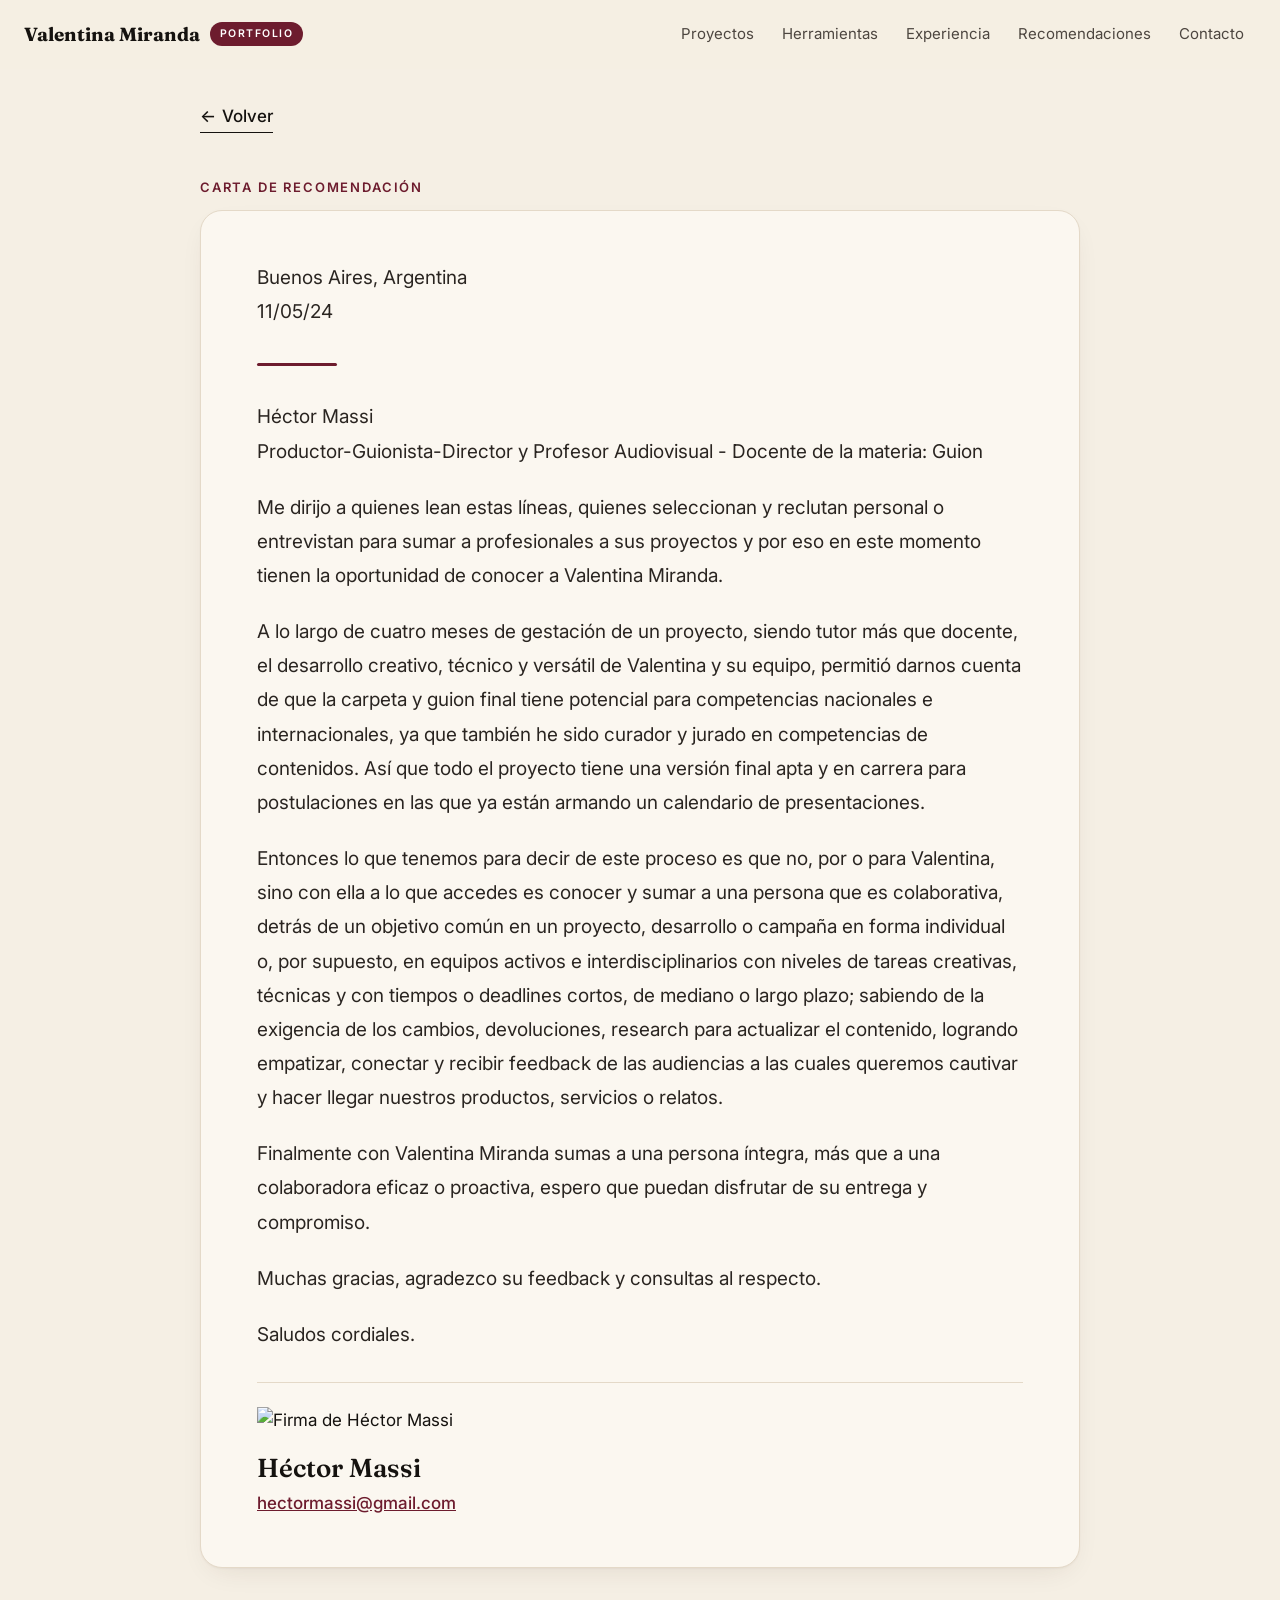
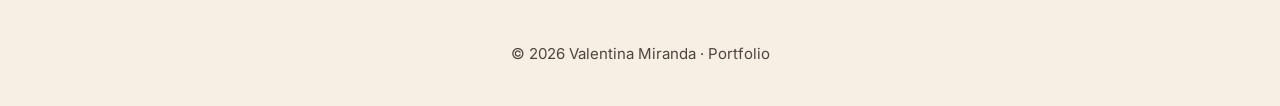
==== page-carta1.html @ dcc2ccbf "Evitar scroll horizontal Co-Authored-By: Claude Opus 5.5 <noreply@anthropic.com> Claude-Session: htt" ====
<!DOCTYPE html>
<html lang="es">
<head>
  <meta charset="UTF-8">
  <meta name="viewport" content="width=device-width, initial-scale=1">
  <title>Carta de recomendación · Héctor Massi · Valentina Miranda</title>
  <meta name="description" content="Portfolio de Valentina Miranda, Licenciada en Comunicación Digital e Interactiva. Proyectos, redacción, herramientas y experiencia.">
  <meta property="og:title" content="Valentina Miranda · Portfolio">
  <meta property="og:description" content="Licenciada en Comunicación Digital e Interactiva. Proyectos, redacción, herramientas y experiencia.">
  <meta property="og:image" content="https://framerusercontent.com/images/5drVzdfrNWL1Cp1cWm28UonGpg8.png">
  <meta property="og:type" content="website">
  <meta name="twitter:card" content="summary_large_image">
  <link rel="icon" href="data:image/svg+xml,%3Csvg xmlns='http://www.w3.org/2000/svg' viewBox='0 0 64 64'%3E%3Crect width='64' height='64' rx='16' fill='%236d1c2e'/%3E%3Ctext x='32' y='43' font-family='Georgia,serif' font-size='40' font-weight='700' fill='%23f5efe4' text-anchor='middle'%3EV%3C/text%3E%3C/svg%3E">
  <link rel="preconnect" href="https://fonts.googleapis.com">
  <link rel="preconnect" href="https://fonts.gstatic.com" crossorigin>
  <link href="https://fonts.googleapis.com/css2?family=Fraunces:opsz,wght@9..144,500;9..144,600;9..144,700;9..144,800&family=Inter:wght@400;500;600;700&display=swap" rel="stylesheet">
  <link rel="stylesheet" href="assets/styles.css?v=3">
</head>
<body>
<div class="progress"></div>
<svg width="0" height="0" style="position:absolute" aria-hidden="true">
  <symbol id="i-mail" viewBox="0 0 24 24"><rect x="3" y="5" width="18" height="14" rx="2"/><path d="m3 7 9 6 9-6"/></symbol>
  <symbol id="i-phone" viewBox="0 0 24 24"><path d="M22 16.9v3a2 2 0 0 1-2.2 2 19.8 19.8 0 0 1-8.6-3.1 19.5 19.5 0 0 1-6-6A19.8 19.8 0 0 1 2.1 4.2 2 2 0 0 1 4.1 2h3a2 2 0 0 1 2 1.7c.1.9.4 1.8.7 2.7a2 2 0 0 1-.5 2.1L8 9.8a16 16 0 0 0 6 6l1.3-1.3a2 2 0 0 1 2.1-.4c.9.3 1.8.6 2.7.7a2 2 0 0 1 1.7 2z"/></symbol>
  <symbol id="i-in" viewBox="0 0 24 24"><rect x="3" y="3" width="18" height="18" rx="3"/><path d="M8 10v7M8 7v.01M12 17v-4a2 2 0 0 1 4 0v4M12 10v7"/></symbol>
  <symbol id="i-pin" viewBox="0 0 24 24"><path d="M20 10c0 6-8 12-8 12s-8-6-8-12a8 8 0 0 1 16 0z"/><circle cx="12" cy="10" r="3"/></symbol>
  <symbol id="i-down" viewBox="0 0 24 24"><path d="M12 4v16M5 13l7 7 7-7"/></symbol>
  <symbol id="i-star" viewBox="0 0 24 24"><path d="m12 2 3.1 6.3 6.9 1-5 4.9 1.2 6.8L12 17.8 5.8 21l1.2-6.8-5-4.9 6.9-1z"/></symbol>
  <symbol id="i-palette" viewBox="0 0 24 24"><circle cx="13.5" cy="6.5" r="1"/><circle cx="17.5" cy="10.5" r="1"/><circle cx="8.5" cy="7.5" r="1"/><circle cx="6.5" cy="12.5" r="1"/><path d="M12 2a10 10 0 0 0 0 20c1 0 1.7-.8 1.7-1.7 0-.4-.2-.8-.4-1.1-.3-.3-.4-.7-.4-1.1 0-.9.8-1.7 1.7-1.7H16a6 6 0 0 0 6-6c0-4.9-4.5-8.4-10-8.4z"/></symbol>
  <symbol id="i-bot" viewBox="0 0 24 24"><rect x="3" y="8" width="18" height="12" rx="3"/><path d="M12 8V4M8 4h8M9 14v1M15 14v1"/></symbol>
  <symbol id="i-wrench" viewBox="0 0 24 24"><path d="M14.7 6.3a1 1 0 0 0 0 1.4l1.6 1.6a1 1 0 0 0 1.4 0l3.8-3.8a6 6 0 0 1-7.9 7.9l-6.9 6.9a2.1 2.1 0 0 1-3-3l6.9-6.9a6 6 0 0 1 7.9-7.9z"/></symbol>
  <symbol id="i-chart" viewBox="0 0 24 24"><path d="M4 20V10M10 20V4M16 20v-7M22 20H2"/></symbol>
  <symbol id="i-msg" viewBox="0 0 24 24"><path d="M21 15a2 2 0 0 1-2 2H7l-4 4V5a2 2 0 0 1 2-2h14a2 2 0 0 1 2 2z"/><path d="M8 9h8M8 13h5"/></symbol>
  <symbol id="i-window" viewBox="0 0 24 24"><rect x="3" y="4" width="18" height="16" rx="2"/><path d="M3 9h18"/></symbol>
  <symbol id="i-code" viewBox="0 0 24 24"><path d="m16 18 6-6-6-6M8 6l-6 6 6 6"/></symbol>
  <symbol id="i-meta" viewBox="0 0 24 24"><path d="M3 15c0-4 2-8 4.5-8C11 7 13 17 16.5 17 19 17 21 15 21 12s-1.5-5-3.5-5C14 7 10 17 7 17c-2.5 0-4-1-4-2z"/></symbol>
  <symbol id="i-framer" viewBox="0 0 24 24"><path d="M5 3h14v6H12zM5 9h7l7 6H12v6l-7-6z"/></symbol>
  <symbol id="i-video" viewBox="0 0 24 24"><rect x="2" y="6" width="14" height="12" rx="2"/><path d="m16 10 6-3v10l-6-3"/></symbol>
  <symbol id="i-image" viewBox="0 0 24 24"><rect x="3" y="3" width="18" height="18" rx="2"/><circle cx="9" cy="9" r="2"/><path d="m21 15-5-5L5 21"/></symbol>
  <symbol id="i-download" viewBox="0 0 24 24"><path d="M12 3v12M7 10l5 5 5-5M4 21h16"/></symbol>
  <symbol id="i-cap" viewBox="0 0 24 24"><path d="M22 10 12 5 2 10l10 5 10-5z"/><path d="M6 12v5c3 2 9 2 12 0v-5"/></symbol>
  <symbol id="i-sheet" viewBox="0 0 24 24"><rect x="4" y="3" width="16" height="18" rx="2"/><path d="M4 9h16M4 15h16M10 3v18"/></symbol>
  <symbol id="i-refine" viewBox="0 0 24 24"><path d="M3 5h18l-7 8v6l-4 2v-8z"/></symbol>
  <symbol id="i-music" viewBox="0 0 24 24"><path d="M9 18V5l12-2v13"/><circle cx="6" cy="18" r="3"/><circle cx="18" cy="16" r="3"/></symbol>
  <symbol id="i-send" viewBox="0 0 24 24"><path d="m22 2-7 20-4-9-9-4z"/><path d="M22 2 11 13"/></symbol>
"  <symbol id="i-x" viewBox="0 0 24 24"><path d="M4 4l16 16M20 4 4 20"/></symbol>
  <symbol id="i-doc" viewBox="0 0 24 24"><path d="M14 3H7a2 2 0 0 0-2 2v14a2 2 0 0 0 2 2h10a2 2 0 0 0 2-2V8z"/><path d="M14 3v5h5M9 13h6M9 17h6"/></symbol>
  <symbol id="i-nodes" viewBox="0 0 24 24"><rect x="3" y="3" width="5" height="5" rx="1"/><rect x="16" y="3" width="5" height="5" rx="1"/><rect x="3" y="16" width="5" height="5" rx="1"/><rect x="16" y="16" width="5" height="5" rx="1"/><path d="M8 5.5h8M8 18.5h8M5.5 8v8M18.5 8v8"/></symbol>
  <symbol id="i-diamond" viewBox="0 0 24 24"><path d="M6 4h12l4 6-10 11L2 10z"/><path d="M2 10h20"/></symbol>
  <symbol id="i-spotify" viewBox="0 0 24 24"><circle cx="12" cy="12" r="10"/><path d="M7 9.5c3.5-1 7-.6 10 1M7.5 13c3-.8 5.8-.4 8.3.9M8 16.2c2.3-.6 4.5-.3 6.4.7"/></symbol>
  <symbol id="i-gear" viewBox="0 0 24 24"><circle cx="12" cy="12" r="3"/><path d="M19.4 15a1.7 1.7 0 0 0 .3 1.8l.1.1a2 2 0 1 1-2.8 2.8l-.1-.1a1.7 1.7 0 0 0-1.8-.3 1.7 1.7 0 0 0-1 1.5V21a2 2 0 1 1-4 0v-.1a1.7 1.7 0 0 0-1.1-1.5 1.7 1.7 0 0 0-1.8.3l-.1.1a2 2 0 1 1-2.8-2.8l.1-.1a1.7 1.7 0 0 0 .3-1.8 1.7 1.7 0 0 0-1.5-1H3a2 2 0 1 1 0-4h.1a1.7 1.7 0 0 0 1.5-1.1 1.7 1.7 0 0 0-.3-1.8l-.1-.1a2 2 0 1 1 2.8-2.8l.1.1a1.7 1.7 0 0 0 1.8.3H9a1.7 1.7 0 0 0 1-1.5V3a2 2 0 1 1 4 0v.1a1.7 1.7 0 0 0 1 1.5 1.7 1.7 0 0 0 1.8-.3l.1-.1a2 2 0 1 1 2.8 2.8l-.1.1a1.7 1.7 0 0 0-.3 1.8V9a1.7 1.7 0 0 0 1.5 1H21a2 2 0 1 1 0 4h-.1a1.7 1.7 0 0 0-1.5 1z"/></symbol>
  <symbol id="i-mic" viewBox="0 0 24 24"><rect x="9" y="2" width="6" height="12" rx="3"/><path d="M5 10a7 7 0 0 0 14 0M12 17v5"/></symbol>
  <symbol id="i-globe" viewBox="0 0 24 24"><circle cx="12" cy="12" r="10"/><path d="M2 12h20M12 2a15 15 0 0 1 0 20M12 2a15 15 0 0 0 0 20"/></symbol>
  <symbol id="i-calc" viewBox="0 0 24 24"><rect x="4" y="2" width="16" height="20" rx="2"/><path d="M8 6h8M8 11h.01M12 11h.01M16 11h.01M8 15h.01M12 15h.01M16 15h.01M8 19h.01M12 19h4"/></symbol>
  <symbol id="i-spark" viewBox="0 0 24 24"><path d="M12 3v4M12 17v4M3 12h4M17 12h4M6 6l2.5 2.5M15.5 15.5 18 18M6 18l2.5-2.5M15.5 8.5 18 6"/></symbol>
</svg>

<header class="header">
  <div class="header-inner">
    <a class="brand" href="index.html#inicio">Valentina Miranda <span class="brand-pill">PORTFOLIO</span></a>
    <button class="menu-btn" aria-label="Abrir menú" aria-expanded="false"><span></span></button>
    <nav class="nav" aria-label="Secciones">
      <a href="index.html#proyectos">Proyectos</a>
      <a href="index.html#herramientas">Herramientas</a>
      <a href="index.html#experiencia">Experiencia</a>
      <a href="index.html#recomendaciones">Recomendaciones</a>
      <a href="index.html#contacto">Contacto</a>
    </nav>
  </div>
</header>

<main class="page">
  <div class="wrap-narrow">
    <a class="back" href="index.html#recomendaciones"><span class="arr">←</span> Volver</a>

    <span class="page-kicker reveal">Carta de recomendación</span>
    <div class="card letter-page reveal">
      <p class="letter-meta">Buenos Aires, Argentina<br>11/05/24</p>
      <div class="divider"></div>
      <div class="article">
      <p>Héctor Massi<br>Productor-Guionista-Director y Profesor Audiovisual - Docente de la materia: Guion</p>
      <p>Me dirijo a quienes lean estas líneas, quienes seleccionan y reclutan personal o entrevistan para sumar a profesionales a sus proyectos y por eso en este momento tienen la oportunidad de conocer a Valentina Miranda.</p>
      <p>A lo largo de cuatro meses de gestación de un proyecto, siendo tutor más que docente, el desarrollo creativo, técnico y versátil de Valentina y su equipo, permitió darnos cuenta de que la carpeta y guion final tiene potencial para competencias nacionales e internacionales, ya que también he sido curador y jurado en competencias de contenidos. Así que todo el proyecto tiene una versión final apta y en carrera para postulaciones en las que ya están armando un calendario de presentaciones.</p>
      <p>Entonces lo que tenemos para decir de este proceso es que no, por o para Valentina, sino con ella a lo que accedes es conocer y sumar a una persona que es colaborativa, detrás de un objetivo común en un proyecto, desarrollo o campaña en forma individual o, por supuesto, en equipos activos e interdisciplinarios con niveles de tareas creativas, técnicas y con tiempos o deadlines cortos, de mediano o largo plazo; sabiendo de la exigencia de los cambios, devoluciones, research para actualizar el contenido, logrando empatizar, conectar y recibir feedback de las audiencias a las cuales queremos cautivar y hacer llegar nuestros productos, servicios o relatos.</p>
      <p>Finalmente con Valentina Miranda sumas a una persona íntegra, más que a una colaboradora eficaz o proactiva, espero que puedan disfrutar de su entrega y compromiso.</p>
      <p>Muchas gracias, agradezco su feedback y consultas al respecto.</p>
      <p>Saludos cordiales.</p>
      </div>
      <div class="signature">
        <img src="https://framerusercontent.com/images/1Ujgyj7FyiEwd5zE2iuAuhoM77s.png" alt="Firma de Héctor Massi">
        <strong>Héctor Massi</strong>
        <a href="mailto:hectormassi@gmail.com">hectormassi@gmail.com</a>
      </div>
    </div>

  </div>
</main>

<footer class="footer">© 2026 Valentina Miranda · Portfolio</footer>

<script src="assets/main.js?v=3"></script>
</body>
</html>
---- assets/styles.css ----
/* ==========================================================
   Valentina Miranda · Portfolio
   Paleta: crema, negro, bordó, verde oscuro y azul oscuro
   ========================================================== */

:root {
  --bg: #f5efe4;
  --bg-soft: #f8f3ea;
  --card: #fbf7f0;
  --line: #e4d9c8;
  --ink: #15120f;
  --ink-soft: #4d4640;
  --muted: #7a7068;
  --bordo: #6d1c2e;
  --bordo-dark: #561424;
  --verde: #1d4434;
  --azul: #14244b;

  --serif: "Fraunces", Georgia, "Times New Roman", serif;
  --sans: "Inter", system-ui, -apple-system, "Segoe UI", Roboto, sans-serif;

  --radius: 22px;
  --radius-sm: 14px;
  --shadow: 0 1px 2px rgba(40, 25, 10, .04), 0 10px 30px -12px rgba(60, 35, 15, .12);
  --shadow-hover: 0 2px 4px rgba(40, 25, 10, .05), 0 22px 44px -16px rgba(60, 35, 15, .22);
  --ease: cubic-bezier(.22, .8, .25, 1);
  --wrap: 1140px;
}

*,
*::before,
*::after { box-sizing: border-box; }

html { scroll-behavior: smooth; scroll-padding-top: 84px; }

body {
  margin: 0;
  font-family: var(--sans);
  font-size: 17px;
  line-height: 1.6;
  color: var(--ink);
  background: var(--bg);
  -webkit-font-smoothing: antialiased;
  overflow-x: clip;
  text-rendering: optimizeLegibility;
}

img { max-width: 100%; display: block; }
a { color: inherit; }
p { margin: 0; }
h1, h2, h3 { margin: 0; font-family: var(--serif); font-weight: 600; line-height: 1.08; letter-spacing: -.01em; }

.wrap { width: min(var(--wrap), 100% - 48px); margin-inline: auto; }
.wrap-narrow { width: min(880px, 100% - 48px); margin-inline: auto; }

/* ---------- Header ---------- */
.header {
  position: sticky;
  top: 0;
  z-index: 50;
  background: rgba(245, 239, 228, .86);
  backdrop-filter: saturate(1.4) blur(14px);
  -webkit-backdrop-filter: saturate(1.4) blur(14px);
  border-bottom: 1px solid transparent;
  transition: border-color .3s, box-shadow .3s;
}
.header.scrolled { border-bottom-color: var(--line); }
.header-inner {
  display: flex;
  align-items: center;
  justify-content: space-between;
  height: 68px;
  width: min(1340px, 100% - 48px);
  margin-inline: auto;
}
.brand {
  display: flex;
  align-items: center;
  gap: 10px;
  text-decoration: none;
  font-family: var(--serif);
  font-weight: 700;
  font-size: 19px;
}
.brand-pill {
  font-family: var(--sans);
  font-size: 10.5px;
  font-weight: 600;
  letter-spacing: .14em;
  color: #fff;
  background: var(--bordo);
  padding: 4px 10px;
  border-radius: 99px;
}
.nav { display: flex; gap: 4px; }
.nav a {
  text-decoration: none;
  font-size: 15px;
  color: var(--ink-soft);
  padding: 7px 12px;
  border-radius: 99px;
  transition: background .25s, color .25s;
}
.nav a:hover { color: var(--ink); background: rgba(21, 18, 15, .06); }
.nav a.active { background: var(--ink); color: #fff; }

.menu-btn {
  display: none;
  width: 42px;
  height: 42px;
  border: 1px solid var(--line);
  border-radius: 12px;
  background: var(--card);
  cursor: pointer;
  position: relative;
}
.menu-btn span,
.menu-btn span::before,
.menu-btn span::after {
  position: absolute;
  left: 11px;
  width: 18px;
  height: 2px;
  background: var(--ink);
  border-radius: 2px;
  transition: transform .3s var(--ease), opacity .2s;
  content: "";
}
.menu-btn span { top: 20px; }
.menu-btn span::before { left: 0; top: -6px; }
.menu-btn span::after { left: 0; top: 6px; }
.menu-open .menu-btn span { background: transparent; }
.menu-open .menu-btn span::before { transform: translateY(6px) rotate(45deg); }
.menu-open .menu-btn span::after { transform: translateY(-6px) rotate(-45deg); }

/* ---------- Generales ---------- */
section { padding: 72px 0; }
.eyebrow {
  display: flex;
  align-items: center;
  gap: 14px;
  font-size: 12.5px;
  font-weight: 600;
  letter-spacing: .16em;
  text-transform: uppercase;
  color: var(--bordo);
  margin-bottom: 14px;
}
.eyebrow::before { content: ""; width: 34px; height: 1.5px; background: var(--bordo); }
.section-title { font-size: clamp(36px, 5vw, 58px); }
.section-title em { font-style: normal; color: var(--bordo); }
.section-title em.verde { font-style: italic; color: var(--verde); }
.section-sub { margin-top: 14px; color: var(--ink-soft); }
.kicker {
  font-size: 12.5px;
  font-weight: 600;
  letter-spacing: .06em;
  text-transform: uppercase;
  color: var(--bordo);
}

.card {
  background: var(--card);
  border: 1px solid var(--line);
  border-radius: var(--radius);
  box-shadow: var(--shadow);
}

.link-arrow {
  display: inline-flex;
  align-items: center;
  gap: 6px;
  font-weight: 600;
  font-size: 15.5px;
  text-decoration: none;
  border-bottom: 1.5px solid currentColor;
  padding-bottom: 2px;
}
.link-arrow .arr { transition: transform .3s var(--ease); }
.link-arrow:hover .arr,
a:hover > .link-arrow .arr { transform: translateX(4px); }

.btn {
  display: inline-flex;
  align-items: center;
  gap: 10px;
  padding: 14px 24px;
  border-radius: 99px;
  font-weight: 600;
  font-size: 16px;
  text-decoration: none;
  background: var(--ink);
  color: #fff;
  transition: transform .3s var(--ease), background .3s, box-shadow .3s;
}
.btn:hover { transform: translateY(-2px); box-shadow: 0 12px 24px -12px rgba(0, 0, 0, .5); }
.btn .arr { transition: transform .3s var(--ease); }
.btn:hover .arr { transform: translateX(4px); }

.badge {
  display: inline-flex;
  align-items: center;
  gap: 8px;
  padding: 8px 16px;
  border-radius: 99px;
  font-size: 13.5px;
  font-weight: 600;
  color: #fff;
  background: var(--bordo);
}
.badge svg { width: 16px; height: 16px; }
.badge.shine { position: relative; overflow: hidden; isolation: isolate; }
.badge.shine::after {
  content: "";
  position: absolute;
  top: -20%;
  bottom: -20%;
  left: -60%;
  width: 45%;
  background: linear-gradient(100deg, transparent 0%, rgba(255, 255, 255, .55) 50%, transparent 100%);
  transform: skewX(-20deg);
  animation: shine 3.2s ease-in-out infinite;
  z-index: -1;
  mix-blend-mode: screen;
}
@keyframes shine { 0% { left: -60%; } 45%, 100% { left: 130%; } }
.badge.azul { background: var(--azul); }

.tag {
  display: inline-block;
  padding: 8px 14px;
  border: 1px solid var(--line);
  border-radius: 99px;
  font-size: 15px;
  color: var(--ink-soft);
  background: rgba(255, 255, 255, .45);
}

.icon { width: 22px; height: 22px; stroke: currentColor; fill: none; stroke-width: 1.8; stroke-linecap: round; stroke-linejoin: round; }

/* ---------- Animaciones de entrada ---------- */
.reveal { opacity: 0; transform: translateY(26px); transition: opacity .9s var(--ease), transform .9s var(--ease); }
.reveal.in { opacity: 1; transform: none; }
.reveal.d1 { transition-delay: .08s; }
.reveal.d2 { transition-delay: .16s; }
.reveal.d3 { transition-delay: .24s; }
.reveal.d4 { transition-delay: .32s; }

@media (prefers-reduced-motion: reduce) {
  html { scroll-behavior: auto; }
  .reveal { opacity: 1; transform: none; transition: none; }
  * { animation: none !important; }
}

/* ---------- Hero ---------- */
.hero { padding: 40px 0 30px; }
.hero-grid {
  display: grid;
  grid-template-columns: 1.55fr 1fr;
  gap: 64px;
  align-items: center;
}
.hero-hello { font-family: var(--serif); font-size: clamp(24px, 2.6vw, 32px); font-weight: 500; }
.hero-name {
  font-family: var(--serif);
  font-size: clamp(64px, 10vw, 128px);
  font-weight: 800;
  line-height: .9;
  letter-spacing: -.035em;
  margin: 26px 0 30px;
}
.hero-name span { display: block; }
.hero-role { font-size: clamp(19px, 1.8vw, 22px); }
.hero-text { margin-top: 18px; color: var(--ink-soft); max-width: 640px; }
.rotator {
  display: inline-block;
  position: relative;
  font-weight: 700;
  color: var(--azul);
  text-decoration: underline;
  text-underline-offset: 3px;
  text-decoration-thickness: 1.5px;
  transition: opacity .35s, transform .35s var(--ease);
}
.rotator.out { opacity: 0; transform: translateY(8px); }

.hero-photo {
  position: relative;
  border-radius: 26px;
  overflow: hidden;
  aspect-ratio: 0.88;
  border: 1px solid var(--line);
  box-shadow: var(--shadow);
}
.hero-photo img { width: 100%; height: 100%; object-fit: cover; animation: photoIn 1.4s var(--ease) both; }
@keyframes photoIn { from { transform: scale(1.08); filter: saturate(.6); } to { transform: none; filter: none; } }

.hero-name span { animation: nameIn 1s var(--ease) both; }
.hero-name span:nth-child(2) { animation-delay: .12s; }
@keyframes nameIn { from { opacity: 0; transform: translateY(40px); } to { opacity: 1; transform: none; } }

.contact-row {
  display: grid;
  grid-template-columns: repeat(4, 1fr);
  gap: 14px;
  margin-top: 50px;
}
.contact-card {
  display: flex;
  align-items: center;
  gap: 14px;
  padding: 22px 18px;
  text-decoration: none;
  transition: transform .35s var(--ease), box-shadow .35s;
}
a.contact-card:hover { transform: translateY(-4px); box-shadow: var(--shadow-hover); }
.contact-ico {
  flex: none;
  display: grid;
  place-items: center;
  width: 46px;
  height: 46px;
  border-radius: 12px;
  color: #fff;
}
.contact-ico.bordo { background: var(--bordo); }
.contact-ico.verde { background: var(--verde); }
.contact-ico.azul { background: var(--azul); }
.contact-ico.negro { background: var(--ink); }
.contact-label { font-size: 12px; font-weight: 600; letter-spacing: .04em; color: var(--bordo); text-transform: uppercase; }
.contact-value { font-size: 15px; font-weight: 600; line-height: 1.4; overflow-wrap: anywhere; }

.scroll-cue {
  display: flex;
  justify-content: center;
  align-items: center;
  gap: 14px;
  margin-top: 54px;
  font-weight: 500;
  text-decoration: none;
}
.scroll-cue svg { animation: bob 1.8s ease-in-out infinite; }
@keyframes bob { 50% { transform: translateY(6px); } }

/* ---------- Proyectos ---------- */
.featured {
  display: grid;
  grid-template-columns: 1fr 1fr;
  overflow: hidden;
  margin-top: 36px;
  text-decoration: none;
  transition: transform .45s var(--ease), box-shadow .45s;
}
.featured:hover { transform: translateY(-5px); box-shadow: var(--shadow-hover); }
.featured-media { overflow: hidden; background: #eee; min-height: 360px; }
.featured-media img { width: 100%; height: 100%; object-fit: cover; transition: transform 1.2s var(--ease); }
.featured:hover .featured-media img { transform: scale(1.04); }
.featured-body { padding: 44px 46px; display: flex; flex-direction: column; justify-content: center; gap: 16px; }
.featured-body h3 { font-size: clamp(32px, 3.5vw, 44px); }
.featured-body p { color: var(--ink-soft); }
.tags { display: flex; flex-wrap: wrap; gap: 8px; }
.featured .btn { align-self: flex-start; margin-top: 6px; }

.grid-3 { display: grid; grid-template-columns: repeat(3, 1fr); gap: 20px; margin-top: 20px; }
.project {
  display: flex;
  flex-direction: column;
  overflow: hidden;
  text-decoration: none;
  transition: transform .45s var(--ease), box-shadow .45s;
}
.project:hover { transform: translateY(-6px); box-shadow: var(--shadow-hover); }
.project-media { aspect-ratio: 16 / 10; overflow: hidden; background: #eee; }
.project-media img { width: 100%; height: 100%; object-fit: cover; transition: transform 1.2s var(--ease); }
.project:hover .project-media img { transform: scale(1.06); }
.project-body { padding: 24px 22px 28px; display: flex; flex-direction: column; gap: 10px; flex: 1; }
.project-body h3 { font-size: 24px; }
.project-body p { color: var(--ink-soft); font-size: 16px; }
.project-body .link-arrow { margin-top: auto; align-self: flex-start; padding-top: 10px; }

/* ---------- Proyectos personales ---------- */
.personal { margin-top: 80px; }
.personal-intro { max-width: 760px; color: var(--ink-soft); margin-top: 14px; }
.personal-grid { display: grid; grid-template-columns: repeat(2, 1fr); gap: 22px; margin-top: 30px; }
.pp {
  display: flex;
  flex-direction: column;
  overflow: hidden;
  text-decoration: none;
  transition: transform .45s var(--ease), box-shadow .45s;
}
.pp:hover { transform: translateY(-6px); box-shadow: var(--shadow-hover); }
.pp-body { padding: 26px 28px 30px; display: flex; flex-direction: column; gap: 12px; flex: 1; }
.pp-body h3 { font-size: 28px; }
.pp-body p { color: var(--ink-soft); font-size: 16px; }
.pp-body .tags .tag { font-size: 13.5px; padding: 6px 12px; }
.pp-body .link-arrow { margin-top: auto; align-self: flex-start; padding-top: 8px; }
.photo-slot {
  position: relative;
  display: grid;
  place-items: center;
  aspect-ratio: 16 / 10;
  overflow: hidden;
  background:
    radial-gradient(circle at 85% 15%, rgba(20, 36, 75, .14) 0 22%, transparent 23%),
    radial-gradient(circle at 10% 95%, rgba(29, 68, 52, .14) 0 26%, transparent 27%),
    #efe6d8;
  color: var(--muted);
  font-size: 14px;
  font-weight: 500;
}
.photo-slot img { position: absolute; inset: 0; width: 100%; height: 100%; object-fit: cover; }
.photo-slot .ph { display: flex; flex-direction: column; align-items: center; gap: 8px; }
.photo-slot .ph svg { width: 34px; height: 34px; stroke: var(--bordo); }
.page-hero-media.photo-slot { aspect-ratio: 4 / 3; }

/* ---------- Redacción ---------- */
.redaccion-title { font-size: clamp(30px, 3.6vw, 40px); margin-top: 10px; }
.redaccion-title em { color: var(--verde); }
.grid-2 { display: grid; grid-template-columns: repeat(2, 1fr); gap: 20px; margin-top: 28px; max-width: 760px; }
.writing {
  padding: 28px 26px 30px;
  border-left: 5px solid var(--verde);
  text-decoration: none;
  display: flex;
  flex-direction: column;
  gap: 12px;
  transition: transform .45s var(--ease), box-shadow .45s;
}
.writing.azul { border-left-color: var(--azul); }
.writing:hover { transform: translateY(-6px); box-shadow: var(--shadow-hover); }
.writing h3 { font-size: 23px; line-height: 1.18; }
.writing p { color: var(--ink-soft); font-size: 16px; }
.writing .link-arrow { margin-top: auto; align-self: flex-start; }

/* ---------- Herramientas ---------- */
.tools-grid { display: grid; grid-template-columns: repeat(3, 1fr); gap: 20px; margin-top: 30px; }
.tool-card { padding: 28px 26px 30px; }
.tool-head { display: flex; align-items: center; gap: 12px; margin-bottom: 22px; }
.tool-head h3 { font-size: 21px; }
.tool-ico { display: grid; place-items: center; width: 42px; height: 42px; border-radius: 11px; color: #fff; flex: none; }
.chips { display: grid; grid-template-columns: repeat(2, 1fr); gap: 10px; }
.chip {
  display: flex;
  align-items: center;
  gap: 10px;
  padding: 9px 10px;
  border: 1px solid var(--line);
  border-radius: 12px;
  background: rgba(255, 255, 255, .35);
  font-size: 15px;
  line-height: 1.25;
  transition: transform .3s var(--ease), border-color .3s;
}
.chip:hover { transform: translateY(-2px); border-color: #cdbda6; }
.chip-ico {
  flex: none;
  display: grid;
  place-items: center;
  width: 32px;
  height: 32px;
  border-radius: 8px;
  color: #fff;
  font-size: 11px;
  font-weight: 700;
}
.chip-ico svg { width: 17px; height: 17px; }
.bg-bordo { background: var(--bordo); }
.bg-verde { background: var(--verde); }
.bg-azul { background: var(--azul); }

.certs-title { margin-top: 40px; font-size: 14.5px; font-weight: 600; letter-spacing: .04em; color: var(--bordo); text-transform: uppercase; }
.certs { display: flex; flex-wrap: wrap; gap: 10px; margin-top: 16px; }
.certs .tag { color: var(--ink); background: var(--card); }

/* ---------- Experiencia ---------- */
.exp-grid { display: grid; grid-template-columns: 1.4fr 1fr; gap: 60px; margin-top: 34px; align-items: start; }
.timeline { position: relative; padding-left: 30px; }
.timeline::before { content: ""; position: absolute; left: 0; top: 8px; bottom: 8px; width: 1.5px; background: var(--line); }
.job { position: relative; padding-bottom: 34px; }
.job:last-child { padding-bottom: 0; }
.job::before {
  content: "";
  position: absolute;
  left: -38px;
  top: 6px;
  width: 11px;
  height: 11px;
  border-radius: 50%;
  background: var(--bg);
  border: 3.5px solid var(--dot, var(--bordo));
}
.job-date { font-size: 13px; font-weight: 600; letter-spacing: .08em; color: var(--muted); text-transform: uppercase; }
.job h3 { font-size: 26px; margin-top: 4px; }
.job-place { color: var(--bordo); font-weight: 500; margin-top: 4px; }
.job-toggle {
  margin-top: 12px;
  background: none;
  border: 0;
  padding: 0 0 2px;
  border-bottom: 1.5px solid currentColor;
  font: inherit;
  font-weight: 600;
  font-size: 15.5px;
  cursor: pointer;
  color: var(--ink);
}
.job-details {
  display: grid;
  grid-template-rows: 0fr;
  transition: grid-template-rows .55s var(--ease);
}
.job-details > ul { overflow: hidden; margin: 0; padding: 0; list-style: none; }
.job.open .job-details { grid-template-rows: 1fr; }
.job-details li {
  position: relative;
  padding-left: 18px;
  margin-top: 10px;
  color: var(--ink-soft);
  font-size: 16px;
}
.job-details li::before { content: "•"; position: absolute; left: 2px; color: var(--dot, var(--bordo)); font-weight: 700; }
.job.open .job-details > ul { padding-bottom: 4px; }

.gallery-label { color: var(--bordo); font-weight: 600; margin-bottom: 12px; }
.gallery { position: relative; border-radius: var(--radius); overflow: hidden; aspect-ratio: 0.92; background: #ddd; box-shadow: var(--shadow); }
.gallery img {
  position: absolute;
  inset: 0;
  width: 100%;
  height: 100%;
  object-fit: cover;
  opacity: 0;
  transform: scale(1.05);
  transition: opacity 1s var(--ease), transform 5s linear;
}
.gallery img.on { opacity: 1; transform: scale(1); }
.dots {
  position: absolute;
  left: 50%;
  bottom: 14px;
  transform: translateX(-50%);
  display: flex;
  gap: 7px;
  padding: 7px 10px;
  border-radius: 99px;
  background: rgba(255, 255, 255, .55);
  backdrop-filter: blur(6px);
}
.dots button {
  width: 9px;
  height: 9px;
  padding: 0;
  border: 0;
  border-radius: 99px;
  background: rgba(21, 18, 15, .3);
  cursor: pointer;
  transition: width .35s var(--ease), background .35s;
}
.dots button.on { width: 22px; background: var(--bordo); }

/* ---------- Recomendaciones ---------- */
.letters { display: grid; grid-template-columns: repeat(2, 1fr); gap: 22px; margin-top: 30px; }
.letter {
  padding: 34px 36px 32px;
  text-decoration: none;
  display: flex;
  flex-direction: column;
  transition: transform .45s var(--ease), box-shadow .45s;
}
.letter:hover { transform: translateY(-6px); box-shadow: var(--shadow-hover); }
.quote-mark { font-family: var(--serif); font-size: 64px; line-height: .6; height: 34px; color: var(--bordo); }
.letter.verde .quote-mark { color: var(--verde); }
.letter blockquote { margin: 18px 0 24px; font-family: var(--serif); font-size: 22px; font-weight: 500; line-height: 1.35; }
.letter-who { display: flex; gap: 14px; align-items: flex-start; padding-top: 20px; border-top: 1px solid var(--line); }
.avatar {
  flex: none;
  display: grid;
  place-items: center;
  width: 48px;
  height: 48px;
  border-radius: 50%;
  color: #fff;
  font-family: var(--serif);
  font-weight: 600;
  background: var(--bordo);
}
.letter.verde .avatar { background: var(--verde); }
.letter-name { font-weight: 600; }
.letter-role { font-size: 14.5px; color: var(--ink-soft); line-height: 1.5; }
.letter .link-arrow { margin-top: 20px; align-self: flex-start; }

/* ---------- Contacto ---------- */
.contact-box {
  position: relative;
  overflow: hidden;
  border-radius: 28px;
  background: var(--bordo);
  color: #fff;
  padding: 54px 66px 46px;
}
.contact-box > * { position: relative; z-index: 1; }
.blob { position: absolute; border-radius: 50%; z-index: 0; }
.blob.azul { width: 290px; height: 290px; right: -60px; top: -70px; background: var(--azul); animation: float 9s ease-in-out infinite; }
.blob.verde { width: 240px; height: 240px; left: -60px; bottom: -110px; background: var(--verde); animation: float 11s ease-in-out infinite reverse; }
@keyframes float { 50% { transform: translate(-14px, 16px); } }
.contact-box .eyebrow { color: rgba(255, 255, 255, .85); }
.contact-box .eyebrow::before { display: none; }
.contact-box h2 { font-size: clamp(44px, 6vw, 68px); color: #f8f0e6; }
.contact-box > p { margin-top: 18px; max-width: 560px; color: rgba(255, 255, 255, .88); }
.contact-grid { display: grid; grid-template-columns: repeat(2, 1fr); gap: 12px; margin-top: 26px; max-width: 760px; }
.contact-glass {
  display: flex;
  align-items: center;
  gap: 16px;
  padding: 18px 20px;
  border-radius: 16px;
  text-decoration: none;
  background: rgba(255, 255, 255, .1);
  border: 1px solid rgba(255, 255, 255, .22);
  transition: background .3s, transform .35s var(--ease);
}
a.contact-glass:hover { background: rgba(255, 255, 255, .18); transform: translateY(-3px); }
.contact-glass .contact-label { color: rgba(255, 255, 255, .85); font-size: 11.5px; }
.contact-glass .contact-value { font-size: 16px; }
.cv-btn {
  display: inline-flex;
  align-items: center;
  gap: 8px;
  margin-top: 22px;
  padding: 13px 22px;
  border-radius: 99px;
  background: #f8f0e6;
  color: var(--bordo);
  font-weight: 700;
  text-decoration: none;
  transition: transform .3s var(--ease), box-shadow .3s;
}
.cv-btn:hover { transform: translateY(-2px); box-shadow: 0 14px 26px -14px rgba(0, 0, 0, .6); }
.cv-btn svg { width: 18px; height: 18px; }

.footer { text-align: center; padding: 34px 0 40px; color: var(--ink-soft); font-size: 15px; }

/* ==========================================================
   Páginas internas
   ========================================================== */
.page { padding: 34px 0 40px; }
.back {
  display: inline-flex;
  gap: 6px;
  align-items: center;
  font-weight: 500;
  text-decoration: none;
  border-bottom: 1.5px solid currentColor;
  padding-bottom: 2px;
  margin-bottom: 26px;
}
.back .arr { transition: transform .3s var(--ease); }
.back:hover .arr { transform: translateX(-4px); }
.page-kicker {
  display: block;
  font-size: 13px;
  font-weight: 600;
  letter-spacing: .14em;
  color: var(--bordo);
  text-transform: uppercase;
  margin: 18px 0 12px;
}
.page-title { font-size: clamp(42px, 6vw, 70px); }
.page-sub { font-size: clamp(20px, 2vw, 24px); margin-top: 16px; line-height: 1.3; }
.page-lead { font-size: clamp(18px, 1.7vw, 21px); color: var(--ink-soft); margin-top: 16px; line-height: 1.6; }
.page-hero { display: grid; grid-template-columns: 1fr 1fr; gap: 50px; align-items: center; }
.page-hero-media { border-radius: var(--radius); overflow: hidden; box-shadow: var(--shadow); background: #eee; }
.page-hero-media img { width: 100%; height: 100%; object-fit: cover; }
.page-block { margin-top: 56px; }
.block-title { font-family: var(--serif); font-size: clamp(28px, 3.2vw, 40px); font-weight: 600; margin-bottom: 22px; }

.facts { display: grid; grid-template-columns: repeat(3, 1fr); gap: 14px; margin-top: 24px; }
.fact { padding: 20px 20px 22px; border-radius: 18px; background: var(--card); box-shadow: var(--shadow); }
.fact small { display: block; font-size: 12px; font-weight: 600; letter-spacing: .06em; color: var(--muted); text-transform: uppercase; }
.fact strong { display: block; margin-top: 6px; font-weight: 600; font-size: 17px; }

.stats { display: grid; grid-template-columns: repeat(4, 1fr); gap: 16px; }
.stat { padding: 26px 22px; }
.stat small { display: block; font-size: 12px; font-weight: 600; letter-spacing: .08em; color: var(--bordo); text-transform: uppercase; }
.stat .num { display: block; font-family: var(--serif); font-size: 58px; font-weight: 700; line-height: 1.05; margin: 10px 0 6px; }
.stat:nth-child(2) .num { color: var(--verde); }
.stat:nth-child(3) .num { color: var(--azul); }
.stat:nth-child(1) .num { color: var(--bordo); }
.stat p { color: var(--ink-soft); font-size: 15.5px; }

.tool-list { display: grid; grid-template-columns: repeat(4, 1fr); gap: 16px; }
.tool-item { display: flex; flex-direction: column; gap: 14px; padding: 24px 24px 26px; border: 0; transition: transform .35s var(--ease), box-shadow .35s; }
.tool-item:hover { transform: translateY(-4px); box-shadow: var(--shadow-hover); }
.tool-item .chip-ico { width: 46px; height: 46px; border-radius: 12px; font-size: 13px; }
.tool-item .chip-ico svg { width: 20px; height: 20px; }
.tool-item strong { display: block; font-family: var(--serif); font-weight: 600; font-size: 21px; line-height: 1.2; }
.tool-item span.desc { display: block; margin-top: 10px; font-size: 15.5px; color: var(--ink-soft); }
.tool-list.two { grid-template-columns: repeat(2, 1fr); }
.tool-rows { display: grid; gap: 14px; }
.tool-rows .tool-item { flex-direction: row; align-items: center; gap: 16px; padding: 20px 24px; }
.bg-negro { background: var(--ink); }

/* Barras de las cifras */
.bar { height: 9px; margin-top: 18px; border-radius: 99px; background: #ece4d8; overflow: hidden; }
.bar i { display: block; height: 100%; width: 0; border-radius: 99px; background: currentColor; transition: width 1.6s var(--ease); }
.in .bar i, .bar.in i { width: var(--w); }
.segs { display: flex; gap: 5px; margin-top: 18px; }
.segs i { flex: 1; height: 9px; border-radius: 99px; background: currentColor; transform: scaleX(0); transform-origin: left; transition: transform .5s var(--ease); }
.in .segs i { transform: none; }
.stat:nth-child(1) { color: var(--bordo); }
.stat:nth-child(2) { color: var(--verde); }
.stat:nth-child(3) { color: var(--azul); }
.stat:nth-child(4) { color: var(--ink); }
.stat:nth-child(4) .num { color: var(--ink); }

.cta-box {
  position: relative;
  overflow: hidden;
  padding: 50px 64px 46px;
  border-radius: 28px;
  background: var(--bordo);
  color: #fff;
}
.cta-box > :not(.blob) { position: relative; z-index: 1; }
.cta-box .blob { z-index: 0; }
.cta-box .blob.azul { width: 260px; height: 260px; right: -50px; top: -60px; }
.cta-box .blob.verde { width: 210px; height: 210px; left: -40px; bottom: -110px; }
.cta-box h3 { font-size: clamp(30px, 4vw, 44px); color: #f8f0e6; }
.cta-box p { color: rgba(255, 255, 255, .88); margin-top: 10px; }
.cta-box .btn { margin-top: 24px; background: #f8f0e6; color: var(--bordo); }

.info-grid { display: grid; grid-template-columns: 1.2fr 1fr; gap: 22px; }
.info-card { padding: 30px 30px 32px; }
.info-card h3 { font-size: 24px; margin-bottom: 12px; }
.info-card p { color: var(--ink-soft); }
.info-card p + p { margin-top: 12px; }
.info-stack { display: grid; gap: 22px; }

.steps { display: grid; grid-template-columns: repeat(4, 1fr); gap: 16px; }
.step { padding: 26px 22px; border-top: 4px solid var(--bordo); }
.step:nth-child(2) { border-top-color: var(--verde); }
.step:nth-child(3) { border-top-color: var(--azul); }
.step:nth-child(4) { border-top-color: var(--ink); }
.step:nth-child(4) .n { color: var(--ink); }
.step .n { font-family: var(--serif); font-size: 34px; font-weight: 700; color: var(--bordo); }
.step:nth-child(2) .n { color: var(--verde); }
.step:nth-child(3) .n { color: var(--azul); }
.step h3 { font-size: 22px; margin: 6px 0 12px; }
.step ul { margin: 0; padding: 0; list-style: none; }
.step li { position: relative; padding-left: 16px; color: var(--ink-soft); font-size: 15.5px; margin-top: 8px; line-height: 1.45; }
.step li::before { content: ""; position: absolute; left: 0; top: 8px; width: 7px; height: 7px; border-radius: 50%; background: var(--bordo); }
.step:nth-child(2) li::before { background: var(--verde); }
.step:nth-child(3) li::before { background: var(--azul); }
.step:nth-child(4) li::before { background: var(--ink); }
.tags.color .tag { font-weight: 600; font-size: 14.5px; background: transparent; }
.tags.color .tag:nth-child(4n+1) { color: var(--bordo); border-color: var(--bordo); }
.tags.color .tag:nth-child(4n+2) { color: var(--verde); border-color: var(--verde); }
.tags.color .tag:nth-child(4n+3) { color: var(--azul); border-color: var(--azul); }
.tags.color .tag:nth-child(4n+4) { color: var(--ink); border-color: var(--ink); }

/* RecoBot: video + herramientas */
.split { display: grid; grid-template-columns: auto minmax(0, 520px); gap: 28px; align-items: center; }
.phone { width: 280px; border-radius: 32px; overflow: hidden; border: 6px solid #e6dccd; box-shadow: var(--shadow); background: #000; }
.phone video { width: 100%; display: block; }

.video-box { border-radius: var(--radius); overflow: hidden; background: #000; box-shadow: var(--shadow); }
.video-box video { width: 100%; display: block; }

/* Texto largo (crónica, semblanza, cartas) */
.article { font-size: 19px; line-height: 1.8; color: #2a2521; }
.article p + p { margin-top: 1.15em; }
.article > p:first-child::first-letter {
  float: left;
  font-family: var(--serif);
  font-size: 4.1em;
  line-height: .82;
  font-weight: 700;
  color: var(--bordo);
  padding: 8px 10px 0 0;
}
.article-title { font-size: clamp(34px, 4.6vw, 54px); line-height: 1.12; }
.article-sub { font-family: var(--serif); font-style: italic; font-size: 24px; color: var(--verde); margin-top: 16px; }
.divider { width: 80px; height: 3px; background: var(--bordo); border-radius: 3px; margin: 34px 0; }

.letter-page { padding: 50px 56px; }
.letter-page .article > p:first-child::first-letter { all: unset; }
.letter-meta { font-size: 19px; line-height: 1.8; color: #2a2521; }
.signature { margin-top: 30px; padding-top: 24px; border-top: 1px solid var(--line); }
.signature strong { display: block; font-family: var(--serif); font-size: 26px; font-weight: 600; }
.signature a { color: var(--bordo); font-weight: 500; }
.signature img { max-height: 70px; width: auto; margin-bottom: 14px; }

/* Barra de progreso de lectura */
.progress { position: fixed; top: 0; left: 0; height: 3px; width: 0; background: var(--bordo); z-index: 60; }

/* ==========================================================
   Responsive
   ========================================================== */
@media (max-width: 1020px) {
  .hero-grid { grid-template-columns: 1fr 1fr; gap: 36px; }
  .contact-row { grid-template-columns: repeat(2, 1fr); }
  .featured { grid-template-columns: 1fr; }
  .featured-media { min-height: 0; aspect-ratio: 16 / 9; }
  .grid-3, .tools-grid { grid-template-columns: repeat(2, 1fr); }
  .exp-grid { grid-template-columns: 1fr; gap: 40px; }
  .gallery { max-width: 460px; }
  .stats, .steps, .tool-list { grid-template-columns: repeat(2, 1fr); }
  .split { grid-template-columns: 1fr; justify-items: center; }
  .split .tool-rows { width: 100%; }
}

@media (max-width: 860px) {
  .nav {
    position: fixed;
    inset: 68px 0 auto 0;
    flex-direction: column;
    gap: 2px;
    padding: 12px 18px 22px;
    background: var(--bg);
    border-bottom: 1px solid var(--line);
    box-shadow: 0 20px 30px -20px rgba(0, 0, 0, .25);
    transform: translateY(-12px);
    opacity: 0;
    pointer-events: none;
    transition: opacity .3s, transform .35s var(--ease);
  }
  .menu-open .nav { opacity: 1; transform: none; pointer-events: auto; }
  .nav a { font-size: 18px; padding: 12px 16px; }
  .menu-btn { display: block; }
  .page-hero, .info-grid { grid-template-columns: 1fr; }
}

@media (max-width: 680px) {
  body { font-size: 16px; }
  .wrap, .wrap-narrow { width: calc(100% - 36px); }
  .header-inner { width: calc(100% - 32px); }
  section { padding: 56px 0; }
  .hero { padding-top: 24px; }
  .hero-grid { grid-template-columns: 1fr; gap: 28px; }
  .hero-photo { order: -1; aspect-ratio: 1; max-width: 340px; }
  .hero-name { margin: 16px 0 20px; }
  .contact-row { grid-template-columns: 1fr; gap: 10px; margin-top: 34px; }
  .contact-card { padding: 16px; }
  .featured-body { padding: 28px 24px 30px; }
  .grid-3, .grid-2, .tools-grid, .letters, .contact-grid { grid-template-columns: 1fr; }
  .chips { grid-template-columns: 1fr 1fr; }
  .chip { font-size: 14px; }
  .letter { padding: 28px 24px; }
  .letter blockquote { font-size: 20px; }
  .contact-box { padding: 42px 24px 36px; border-radius: 24px; }
  .blob.azul { width: 180px; height: 180px; }
  .facts, .stats, .steps, .tool-list, .tool-list.two, .personal-grid { grid-template-columns: 1fr; }
  .tool-list { grid-template-columns: 1fr 1fr; }
  .tool-item { padding: 18px; }
  .tool-item strong { font-size: 18px; }
  .stats { grid-template-columns: 1fr 1fr; }
  .stat .num { font-size: 42px; }
  .cta-box { padding: 38px 24px 34px; border-radius: 24px; }
  .article { font-size: 17.5px; }
  .letter-page { padding: 32px 22px; }
}
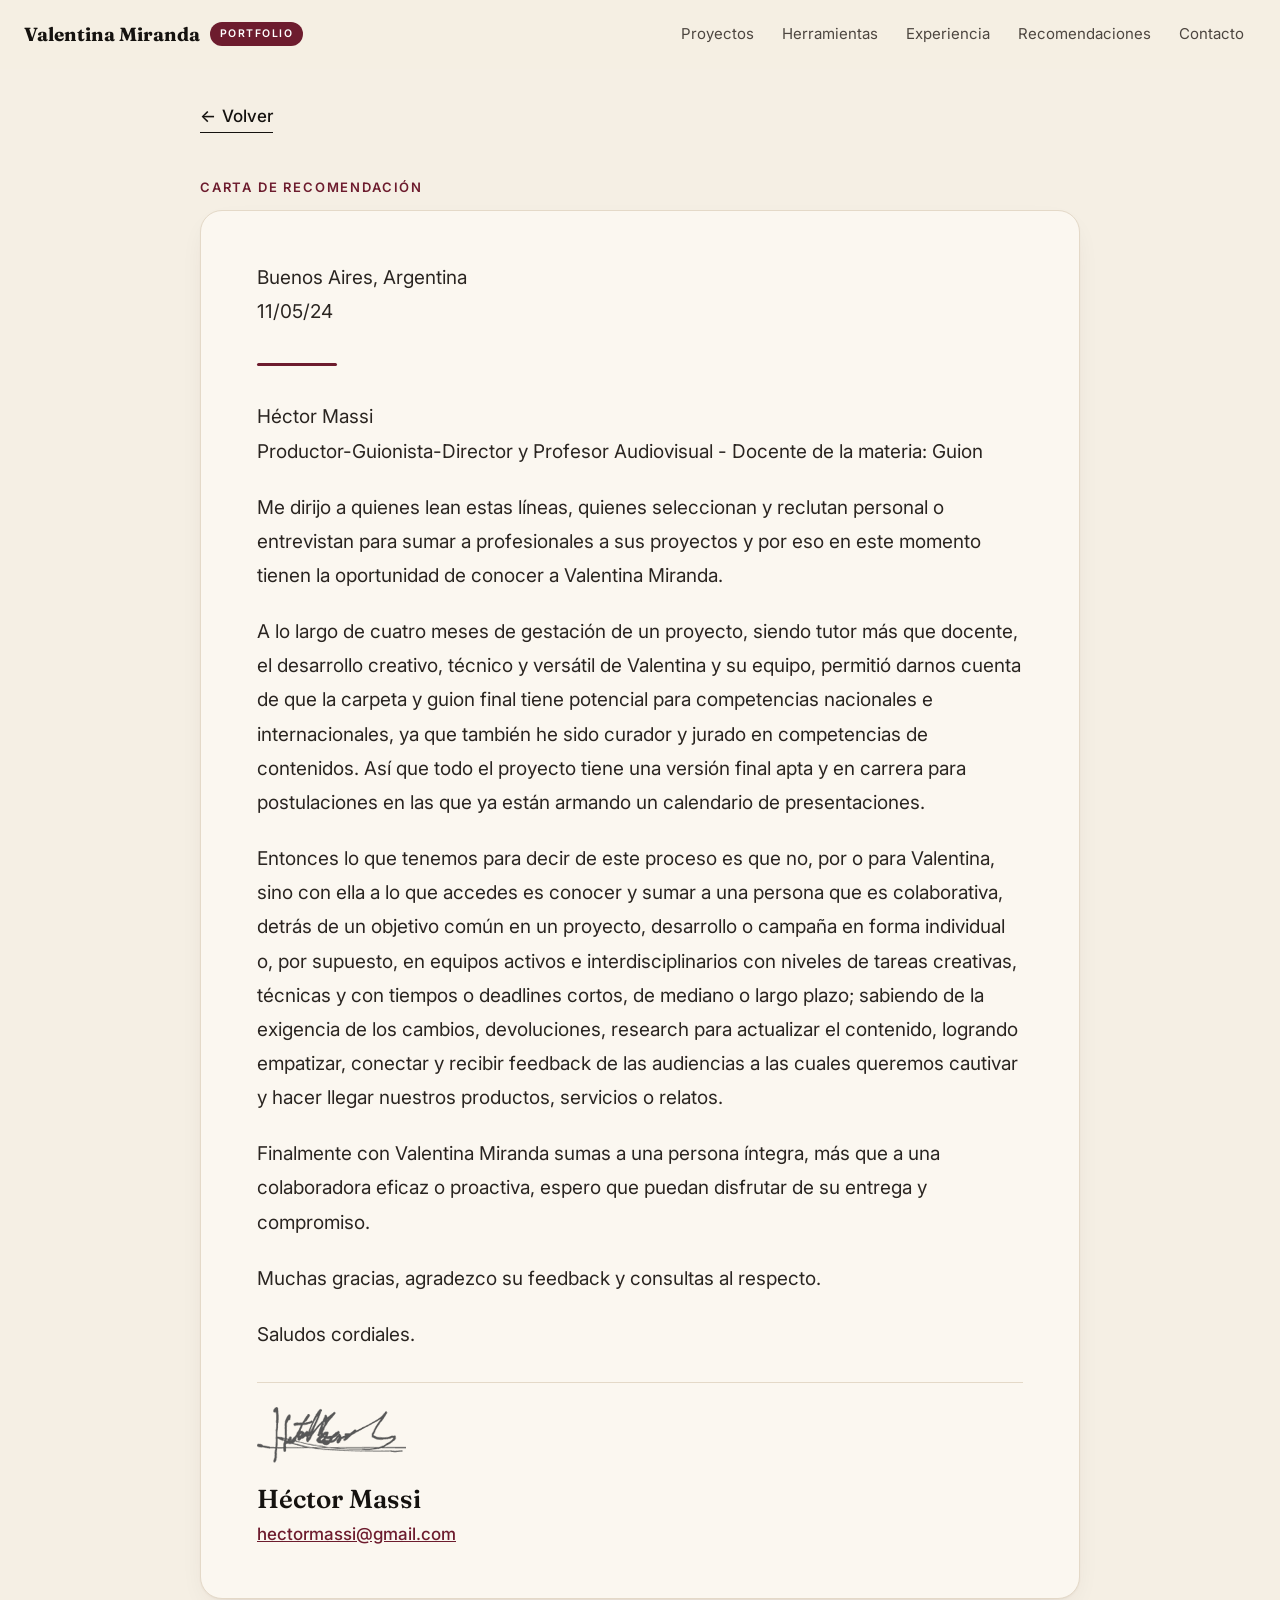
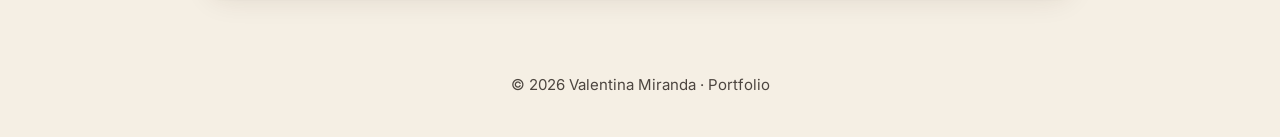
==== commit 925cb878: "Copiar a este repositorio los archivos que estaban en Framer" ====
--- a/page-carta1.html
+++ b/page-carta1.html
@@ -7,14 +7,14 @@
   <meta name="description" content="Portfolio de Valentina Miranda, Licenciada en Comunicación Digital e Interactiva. Proyectos, redacción, herramientas y experiencia.">
   <meta property="og:title" content="Valentina Miranda · Portfolio">
   <meta property="og:description" content="Licenciada en Comunicación Digital e Interactiva. Proyectos, redacción, herramientas y experiencia.">
-  <meta property="og:image" content="https://framerusercontent.com/images/5drVzdfrNWL1Cp1cWm28UonGpg8.png">
+  <meta property="og:image" content="assets/framer/5drVzdfrNWL1Cp1cWm28UonGpg8.png">
   <meta property="og:type" content="website">
   <meta name="twitter:card" content="summary_large_image">
   <link rel="icon" href="data:image/svg+xml,%3Csvg xmlns='http://www.w3.org/2000/svg' viewBox='0 0 64 64'%3E%3Crect width='64' height='64' rx='16' fill='%236d1c2e'/%3E%3Ctext x='32' y='43' font-family='Georgia,serif' font-size='40' font-weight='700' fill='%23f5efe4' text-anchor='middle'%3EV%3C/text%3E%3C/svg%3E">
   <link rel="preconnect" href="https://fonts.googleapis.com">
   <link rel="preconnect" href="https://fonts.gstatic.com" crossorigin>
   <link href="https://fonts.googleapis.com/css2?family=Fraunces:opsz,wght@9..144,500;9..144,600;9..144,700;9..144,800&family=Inter:wght@400;500;600;700&display=swap" rel="stylesheet">
-  <link rel="stylesheet" href="assets/styles.css?v=3">
+  <link rel="stylesheet" href="assets/styles.css?v=7">
 </head>
 <body>
 <div class="progress"></div>
@@ -86,7 +86,7 @@
       <p>Saludos cordiales.</p>
       </div>
       <div class="signature">
-        <img src="https://framerusercontent.com/images/1Ujgyj7FyiEwd5zE2iuAuhoM77s.png" alt="Firma de Héctor Massi">
+        <img src="assets/framer/1Ujgyj7FyiEwd5zE2iuAuhoM77s.png" alt="Firma de Héctor Massi">
         <strong>Héctor Massi</strong>
         <a href="mailto:hectormassi@gmail.com">hectormassi@gmail.com</a>
       </div>
@@ -97,6 +97,6 @@
 
 <footer class="footer">© 2026 Valentina Miranda · Portfolio</footer>
 
-<script src="assets/main.js?v=3"></script>
+<script src="assets/main.js?v=7"></script>
 </body>
 </html>
--- a/assets/styles.css
+++ b/assets/styles.css
@@ -134,7 +134,7 @@
 .menu-open .menu-btn span::after { transform: translateY(-6px) rotate(-45deg); }
 
 /* ---------- Generales ---------- */
-section { padding: 72px 0; }
+section { padding: 44px 0; }
 .eyebrow {
   display: flex;
   align-items: center;
@@ -379,7 +379,7 @@
 .project-body .link-arrow { margin-top: auto; align-self: flex-start; padding-top: 10px; }
 
 /* ---------- Proyectos personales ---------- */
-.personal { margin-top: 80px; }
+.personal { margin-top: 56px; }
 .personal-intro { max-width: 760px; color: var(--ink-soft); margin-top: 14px; }
 .personal-grid { display: grid; grid-template-columns: repeat(2, 1fr); gap: 22px; margin-top: 30px; }
 .pp {
@@ -409,7 +409,11 @@
   font-size: 14px;
   font-weight: 500;
 }
-.photo-slot img { position: absolute; inset: 0; width: 100%; height: 100%; object-fit: cover; }
+.photo-slot img { position: absolute; inset: 0; width: 100%; height: 100%; object-fit: cover; transition: transform 1.2s var(--ease); }
+.pp:hover .photo-slot img { transform: scale(1.04); }
+.photo-slot.contain { background: #fff; }
+.photo-slot.contain img { object-fit: contain; padding: 8% 10%; }
+.photo-slot.top img { object-position: left top; }
 .photo-slot .ph { display: flex; flex-direction: column; align-items: center; gap: 8px; }
 .photo-slot .ph svg { width: 34px; height: 34px; stroke: var(--bordo); }
 .page-hero-media.photo-slot { aspect-ratio: 4 / 3; }
@@ -672,7 +676,9 @@
 .page-hero { display: grid; grid-template-columns: 1fr 1fr; gap: 50px; align-items: center; }
 .page-hero-media { border-radius: var(--radius); overflow: hidden; box-shadow: var(--shadow); background: #eee; }
 .page-hero-media img { width: 100%; height: 100%; object-fit: cover; }
-.page-block { margin-top: 56px; }
+.hero-video { background: #111; border: 1px solid var(--line); }
+.hero-video video { display: block; width: 100%; height: auto; }
+.page-block { margin-top: 44px; }
 .block-title { font-family: var(--serif); font-size: clamp(28px, 3.2vw, 40px); font-weight: 600; margin-bottom: 22px; }
 
 .facts { display: grid; grid-template-columns: repeat(3, 1fr); gap: 14px; margin-top: 24px; }
@@ -728,7 +734,10 @@
 .cta-box .blob.verde { width: 210px; height: 210px; left: -40px; bottom: -110px; }
 .cta-box h3 { font-size: clamp(30px, 4vw, 44px); color: #f8f0e6; }
 .cta-box p { color: rgba(255, 255, 255, .88); margin-top: 10px; }
-.cta-box .btn { margin-top: 24px; background: #f8f0e6; color: var(--bordo); }
+.cta-actions { display: flex; flex-wrap: wrap; gap: 12px; margin-top: 24px; }
+.cta-box .btn { background: #f8f0e6; color: var(--bordo); }
+.cta-box .btn.ghost { background: transparent; color: #f8f0e6; border: 1.5px solid rgba(248, 240, 230, .7); }
+.cta-box .btn.ghost:hover { background: rgba(248, 240, 230, .12); }
 
 .info-grid { display: grid; grid-template-columns: 1.2fr 1fr; gap: 22px; }
 .info-card { padding: 30px 30px 32px; }
@@ -835,7 +844,7 @@
   body { font-size: 16px; }
   .wrap, .wrap-narrow { width: calc(100% - 36px); }
   .header-inner { width: calc(100% - 32px); }
-  section { padding: 56px 0; }
+  section { padding: 34px 0; }
   .hero { padding-top: 24px; }
   .hero-grid { grid-template-columns: 1fr; gap: 28px; }
   .hero-photo { order: -1; aspect-ratio: 1; max-width: 340px; }
